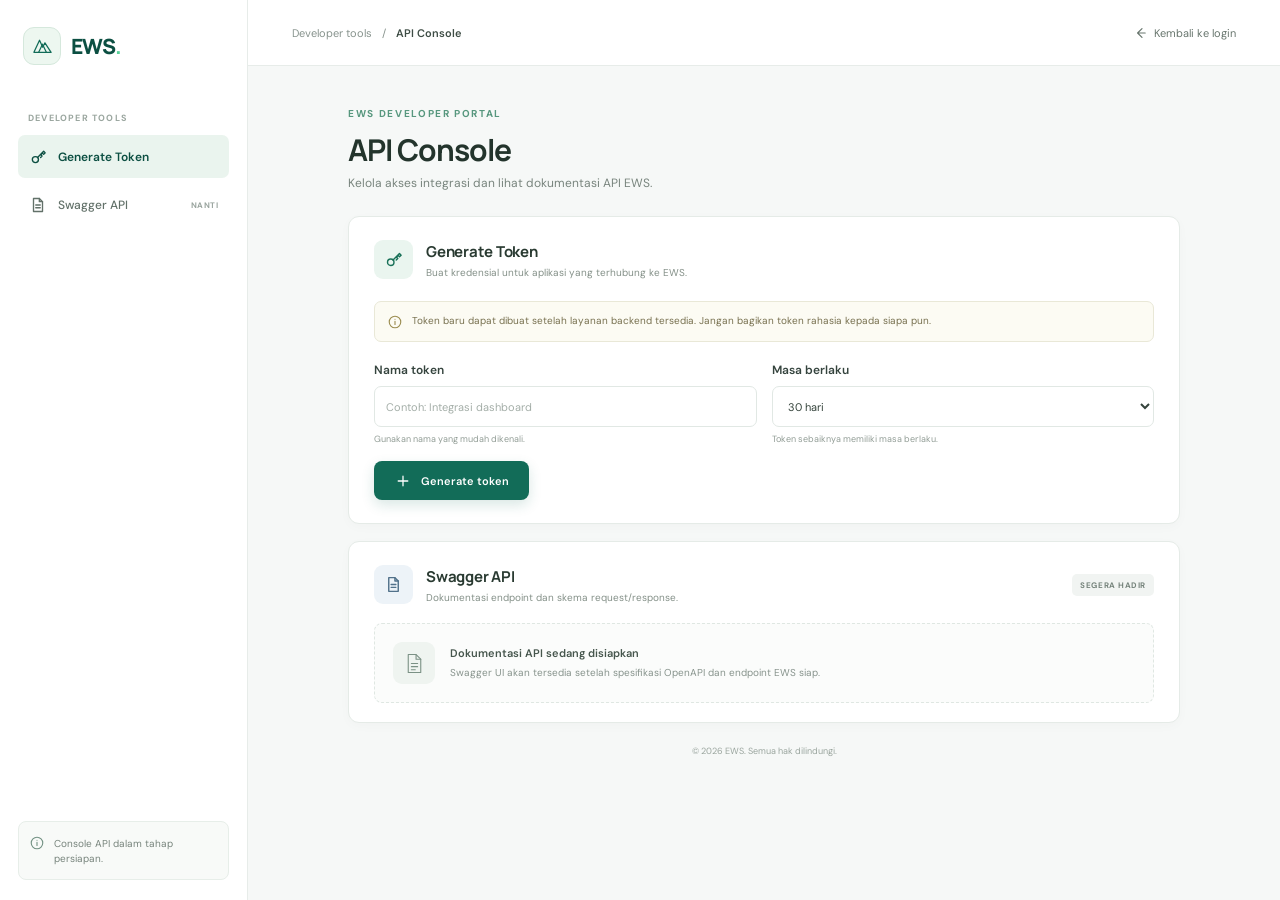
==== console.html @ 2159e9a6 "Add console HTML structure and JavaScript for token generation form" ====
<!doctype html>
<html lang="id">
  <head>
    <meta charset="utf-8" />
    <meta name="viewport" content="width=device-width, initial-scale=1" />
    <meta
      name="description"
      content="Kelola token dan dokumentasi API EWS."
    />
    <title>API Console | EWS</title>
    <link rel="stylesheet" href="styles.css" />
    <script src="console.js" defer></script>
  </head>
  <body class="console-body">
    <div class="console-layout">
      <aside class="console-sidebar" aria-label="Navigasi API Console">
        <a class="console-brand" href="index.html" aria-label="EWS beranda">
          <span class="brand-mark" aria-hidden="true">
            <svg viewBox="0 0 32 32" fill="none">
              <path d="M5 23.5 12.2 8l4.1 9 2.8-5.7L27 23.5H5Z" />
              <path d="M11.1 23.5 16 13l4.9 10.5" />
            </svg>
          </span>
          <span>EWS<span class="brand-period">.</span></span>
        </a>

        <p class="sidebar-label">DEVELOPER TOOLS</p>
        <nav class="console-nav">
          <a class="console-nav-link is-active" href="#generate-token" aria-current="page">
            <svg viewBox="0 0 20 20" fill="none" aria-hidden="true">
              <circle cx="7.1" cy="12.9" r="3.4" />
              <path d="m9.5 10.5 6.8-6.8 1.7 1.7-1.7 1.7-1.4-1.4-1.8 1.8 1.4 1.4-1.6 1.6" />
            </svg>
            Generate Token
          </a>
          <a class="console-nav-link" href="#swagger-api">
            <svg viewBox="0 0 20 20" fill="none" aria-hidden="true">
              <path d="M5 2.8h6.5l3.5 3.5v10.9H5V2.8Z" />
              <path d="M11.5 2.8v3.5H15M7.5 10h5M7.5 13h5" />
            </svg>
            Swagger API
            <span class="nav-status">NANTI</span>
          </a>
        </nav>

        <div class="sidebar-bottom">
          <span class="sidebar-note-icon" aria-hidden="true">
            <svg viewBox="0 0 20 20" fill="none">
              <circle cx="10" cy="10" r="7.2" />
              <path d="M10 9v4M10 6.5h.01" />
            </svg>
          </span>
          <p>Console API dalam tahap persiapan.</p>
        </div>
      </aside>

      <main class="console-main">
        <header class="console-topbar">
          <div class="breadcrumb">
            <span>Developer tools</span>
            <span aria-hidden="true">/</span>
            <strong>API Console</strong>
          </div>
          <a class="console-back-link" href="login.html">
            <svg viewBox="0 0 20 20" fill="none" aria-hidden="true">
              <path d="M12.5 4.5 7 10l5.5 5.5M7.5 10h9" />
            </svg>
            Kembali ke login
          </a>
        </header>

        <div class="console-content">
          <section class="console-intro" aria-labelledby="console-title">
            <p class="eyebrow">EWS DEVELOPER PORTAL</p>
            <h1 id="console-title">API Console</h1>
            <p>Kelola akses integrasi dan lihat dokumentasi API EWS.</p>
          </section>

          <section class="console-card" id="generate-token" aria-labelledby="token-title">
            <div class="console-card-heading">
              <span class="console-card-icon token-icon" aria-hidden="true">
                <svg viewBox="0 0 20 20" fill="none">
                  <circle cx="7.1" cy="12.9" r="3.4" />
                  <path d="m9.5 10.5 6.8-6.8 1.7 1.7-1.7 1.7-1.4-1.4-1.8 1.8 1.4 1.4-1.6 1.6" />
                </svg>
              </span>
              <div>
                <h2 id="token-title">Generate Token</h2>
                <p>Buat kredensial untuk aplikasi yang terhubung ke EWS.</p>
              </div>
            </div>

            <div class="notice-banner" role="note">
              <svg viewBox="0 0 20 20" fill="none" aria-hidden="true">
                <circle cx="10" cy="10" r="7.2" />
                <path d="M10 9v4M10 6.5h.01" />
              </svg>
              Token baru dapat dibuat setelah layanan backend tersedia. Jangan
              bagikan token rahasia kepada siapa pun.
            </div>

            <form id="token-form" class="token-form">
              <div class="token-field">
                <label for="token-name">Nama token</label>
                <input
                  id="token-name"
                  name="token_name"
                  type="text"
                  placeholder="Contoh: Integrasi dashboard"
                  maxlength="80"
                  required
                />
                <span class="token-field-hint">Gunakan nama yang mudah dikenali.</span>
              </div>

              <div class="token-field">
                <label for="token-expiry">Masa berlaku</label>
                <select id="token-expiry" name="expires_in" required>
                  <option value="30">30 hari</option>
                  <option value="90">90 hari</option>
                  <option value="180">180 hari</option>
                  <option value="365">1 tahun</option>
                </select>
                <span class="token-field-hint">Token sebaiknya memiliki masa berlaku.</span>
              </div>

              <p class="form-message console-message" id="token-message" role="status" aria-live="polite" hidden></p>
              <button class="submit-button generate-button" type="submit">
                <svg viewBox="0 0 20 20" fill="none" aria-hidden="true">
                  <path d="M10 4v12M4 10h12" />
                </svg>
                Generate token
              </button>
            </form>
          </section>

          <section class="console-card swagger-card" id="swagger-api" aria-labelledby="swagger-title">
            <div class="console-card-heading">
              <span class="console-card-icon swagger-icon" aria-hidden="true">
                <svg viewBox="0 0 20 20" fill="none">
                  <path d="M5 2.8h6.5l3.5 3.5v10.9H5V2.8Z" />
                  <path d="M11.5 2.8v3.5H15M7.5 10h5M7.5 13h5" />
                </svg>
              </span>
              <div>
                <h2 id="swagger-title">Swagger API</h2>
                <p>Dokumentasi endpoint dan skema request/response.</p>
              </div>
              <span class="coming-soon">SEGERA HADIR</span>
            </div>
            <div class="swagger-placeholder">
              <span class="swagger-placeholder-icon" aria-hidden="true">
                <svg viewBox="0 0 32 32" fill="none">
                  <path d="M8 4.5h10l6 6v17H8v-23Z" />
                  <path d="M18 4.5v6h6M12 16h8M12 20h8M12 24h5" />
                </svg>
              </span>
              <div>
                <h3>Dokumentasi API sedang disiapkan</h3>
                <p>
                  Swagger UI akan tersedia setelah spesifikasi OpenAPI dan
                  endpoint EWS siap.
                </p>
              </div>
            </div>
          </section>

          <footer class="console-footer">© 2026 EWS. Semua hak dilindungi.</footer>
        </div>
      </main>
    </div>
  </body>
</html>
---- styles.css ----
@import url("https://fonts.googleapis.com/css2?family=DM+Sans:wght@400;500;600;700&family=Manrope:wght@400;500;600;700;800&display=swap");

:root {
  color-scheme: light;
  font-family: "DM Sans", sans-serif;
  color: #1c2b28;
  background: #f7f9f7;
  font-synthesis: none;
  text-rendering: optimizeLegibility;
  -webkit-font-smoothing: antialiased;
  --green: #126c58;
  --green-dark: #0c4f42;
  --muted: #78847f;
  --border: #e1e8e4;
}

* {
  box-sizing: border-box;
}

body {
  min-width: 320px;
  min-height: 100vh;
  margin: 0;
  padding: 32px;
  display: grid;
  place-items: center;
  background:
    radial-gradient(ellipse at 4% 95%, rgba(207, 231, 219, 0.4), transparent 30%),
    #f7f9f7;
}

button,
input {
  font: inherit;
}

a {
  color: var(--green);
}

.page-shell {
  width: min(1120px, 100%);
  min-height: 680px;
  display: grid;
  grid-template-columns: 0.92fr 1.08fr;
  overflow: hidden;
  border: 1px solid rgba(220, 230, 224, 0.85);
  border-radius: 20px;
  background: #fff;
  box-shadow: 0 24px 70px rgba(27, 61, 47, 0.09);
}

.welcome-panel {
  position: relative;
  display: flex;
  flex-direction: column;
  justify-content: space-between;
  min-height: 680px;
  padding: 48px;
  overflow: hidden;
  color: #fff;
  background:
    radial-gradient(ellipse at 15% 83%, rgba(44, 135, 100, 0.33), transparent 40%),
    linear-gradient(148deg, #0d5144 0%, #0a4038 57%, #092f2f 100%);
}

.welcome-panel::before,
.welcome-panel::after {
  position: absolute;
  z-index: 0;
  content: "";
  pointer-events: none;
  border: 1px solid rgba(255, 255, 255, 0.09);
  border-radius: 50%;
}

.welcome-panel::before {
  width: 520px;
  height: 520px;
  right: -300px;
  bottom: 45px;
}

.welcome-panel::after {
  width: 390px;
  height: 390px;
  right: -236px;
  bottom: 110px;
}

.brand,
.welcome-copy,
.panel-footer {
  position: relative;
  z-index: 1;
}

.brand {
  display: inline-flex;
  align-items: center;
  gap: 11px;
  width: fit-content;
  color: white;
  text-decoration: none;
  font-family: "Manrope", sans-serif;
  font-size: 22px;
  font-weight: 800;
  letter-spacing: -0.8px;
}

.brand-mark {
  display: grid;
  width: 38px;
  height: 38px;
  place-items: center;
  border: 1px solid rgba(255, 255, 255, 0.24);
  border-radius: 11px;
  background: rgba(255, 255, 255, 0.1);
}

.brand-mark svg {
  width: 25px;
  stroke: #b7edce;
  stroke-linecap: round;
  stroke-linejoin: round;
  stroke-width: 1.6;
}

.brand-period {
  color: #58d29a;
}

.welcome-copy {
  max-width: 400px;
  margin-top: auto;
  margin-bottom: auto;
  padding: 90px 0 115px;
}

.eyebrow {
  margin: 0;
  color: #57977e;
  font-size: 10px;
  font-weight: 700;
  letter-spacing: 1.65px;
}

.welcome-copy .eyebrow {
  display: flex;
  align-items: center;
  gap: 9px;
  color: #a6d7bd;
}

.welcome-copy .eyebrow span {
  width: 7px;
  height: 7px;
  border-radius: 50%;
  background: #6ce0a3;
  box-shadow: 0 0 0 4px rgba(108, 224, 163, 0.12);
}

.welcome-copy h1 {
  max-width: 370px;
  margin: 24px 0 17px;
  font-family: "Manrope", sans-serif;
  font-size: clamp(38px, 4vw, 51px);
  font-weight: 700;
  letter-spacing: -2.8px;
  line-height: 1.13;
}

.welcome-copy > p {
  max-width: 330px;
  margin: 0;
  color: rgba(238, 248, 242, 0.74);
  font-size: 14px;
  line-height: 1.8;
}

.panel-footer {
  display: flex;
  align-items: center;
  gap: 12px;
  color: rgba(238, 248, 242, 0.77);
  font-size: 12px;
}

.signal-icon {
  display: grid;
  width: 34px;
  height: 34px;
  place-items: center;
  border: 1px solid rgba(255, 255, 255, 0.18);
  border-radius: 10px;
  background: rgba(255, 255, 255, 0.08);
}

.signal-icon svg {
  width: 19px;
  stroke: #a9e9c4;
  stroke-linecap: round;
  stroke-linejoin: round;
  stroke-width: 1.5;
}

.form-panel {
  display: flex;
  flex-direction: column;
  justify-content: center;
  padding: 54px 40px 28px;
}

.form-wrap {
  width: min(100%, 390px);
  margin: auto;
}

.form-heading {
  margin-bottom: 27px;
}

.mobile-brand {
  display: none;
  margin-bottom: 30px;
  color: var(--green-dark);
  font-family: "Manrope", sans-serif;
  font-size: 21px;
  font-weight: 800;
  letter-spacing: -0.8px;
}

.form-heading h2 {
  margin: 8px 0 5px;
  font-family: "Manrope", sans-serif;
  font-size: 28px;
  font-weight: 700;
  letter-spacing: -1px;
}

.form-subtitle {
  margin: 0;
  color: var(--muted);
  font-size: 13px;
}

form label:not(.terms-check) {
  display: block;
  margin: 0 0 8px;
  color: #35443e;
  font-size: 12px;
  font-weight: 600;
}

.input-wrap {
  position: relative;
  margin-bottom: 17px;
}

.input-wrap input {
  width: 100%;
  height: 46px;
  padding: 0 44px 0 42px;
  border: 1px solid var(--border);
  border-radius: 8px;
  outline: none;
  color: #24332d;
  background: #fff;
  font-size: 12px;
  transition: border-color 160ms ease, box-shadow 160ms ease;
}

.input-wrap input::placeholder {
  color: #a8b1ac;
}

.input-wrap input:focus {
  border-color: #56a58a;
  box-shadow: 0 0 0 3px rgba(28, 130, 97, 0.1);
}

.input-wrap input:user-invalid:not(:focus):not(:placeholder-shown) {
  border-color: #d87777;
}

.field-icon {
  position: absolute;
  top: 50%;
  left: 14px;
  width: 17px;
  transform: translateY(-50%);
  pointer-events: none;
  stroke: #9aa8a0;
  stroke-linecap: round;
  stroke-linejoin: round;
  stroke-width: 1.4;
}

.password-toggle {
  position: absolute;
  top: 50%;
  right: 11px;
  display: grid;
  width: 27px;
  height: 30px;
  padding: 0;
  place-items: center;
  transform: translateY(-50%);
  border: 0;
  border-radius: 5px;
  color: #8b9992;
  background: transparent;
  cursor: pointer;
}

.password-toggle:hover {
  color: var(--green);
}

.password-toggle:focus-visible,
.submit-button:focus-visible,
a:focus-visible {
  outline: 3px solid rgba(31, 135, 98, 0.32);
  outline-offset: 2px;
}

.password-toggle svg {
  width: 17px;
  stroke: currentColor;
  stroke-linecap: round;
  stroke-linejoin: round;
  stroke-width: 1.4;
}

.field-hint {
  margin: -11px 0 17px;
  color: #87938d;
  font-size: 10px;
}

.terms-check {
  display: flex;
  align-items: flex-start;
  gap: 9px;
  margin: 2px 0 19px;
  color: #68756f;
  font-size: 11px;
  line-height: 1.6;
  cursor: pointer;
}

.terms-check input {
  width: 14px;
  height: 14px;
  margin: 1px 0 0;
  accent-color: var(--green);
}

.terms-check a,
.login-prompt a {
  font-weight: 600;
  text-decoration: none;
}

.terms-check a:hover,
.forgot-link:hover,
.login-prompt a:hover {
  text-decoration: underline;
}

.login-options {
  display: flex;
  align-items: center;
  justify-content: space-between;
  margin: 1px 0 20px;
}

.remember-check {
  margin: 0;
}

.forgot-link {
  color: var(--green);
  font-size: 11px;
  font-weight: 600;
  text-decoration: none;
}

.submit-button {
  display: flex;
  width: 100%;
  height: 47px;
  align-items: center;
  justify-content: center;
  gap: 10px;
  border: 0;
  border-radius: 8px;
  color: #fff;
  background: var(--green);
  box-shadow: 0 5px 13px rgba(18, 108, 88, 0.16);
  font-size: 13px;
  font-weight: 600;
  cursor: pointer;
  transition: background 160ms ease, transform 160ms ease;
}

.submit-button:hover {
  transform: translateY(-1px);
  background: var(--green-dark);
}

.submit-button svg {
  width: 16px;
  stroke: currentColor;
  stroke-linecap: round;
  stroke-linejoin: round;
  stroke-width: 1.6;
}

.form-message {
  margin: -5px 0 13px;
  padding: 10px 12px;
  border-radius: 7px;
  color: #684d17;
  background: #fff6dd;
  font-size: 11px;
  line-height: 1.55;
}

.login-prompt {
  margin: 19px 0 25px;
  color: var(--muted);
  text-align: center;
  font-size: 11px;
}

.secure-note {
  display: flex;
  align-items: center;
  justify-content: center;
  gap: 6px;
  margin: 0;
  color: #97a29c;
  font-size: 10px;
}

.secure-note svg {
  width: 13px;
  stroke: currentColor;
  stroke-linecap: round;
  stroke-linejoin: round;
  stroke-width: 1.3;
}

.copyright {
  margin: 28px 0 0;
  color: #a4ada8;
  text-align: center;
  font-size: 10px;
}

@media (max-width: 820px) {
  body {
    padding: 20px;
  }

  .page-shell {
    max-width: 570px;
    min-height: 0;
    grid-template-columns: 1fr;
  }

  .welcome-panel {
    display: none;
  }

  .form-panel {
    padding: 42px 36px 24px;
  }

  .mobile-brand {
    display: block;
  }

  .copyright {
    margin-top: 25px;
  }
}

@media (max-width: 480px) {
  body {
    display: block;
    padding: 0;
    background: #fff;
  }

  .page-shell {
    min-height: 100vh;
    border: 0;
    border-radius: 0;
    box-shadow: none;
  }

  .form-panel {
    min-height: 100vh;
    padding: 31px 23px 20px;
  }

  .form-wrap {
    margin: auto;
  }

  .mobile-brand {
    margin-bottom: 27px;
  }
}

@media (prefers-reduced-motion: reduce) {
  *,
  *::before,
  *::after {
    scroll-behavior: auto !important;
    transition-duration: 0.01ms !important;
  }
}

.console-body {
  display: block;
  min-height: 100vh;
  padding: 0;
  background: #f6f8f7;
}

.console-layout {
  min-height: 100vh;
}

.console-sidebar {
  position: fixed;
  inset: 0 auto 0 0;
  z-index: 2;
  display: flex;
  width: 248px;
  flex-direction: column;
  padding: 27px 18px 20px;
  border-right: 1px solid #e7ece9;
  background: #fff;
}

.console-brand {
  display: inline-flex;
  align-items: center;
  gap: 10px;
  width: fit-content;
  margin: 0 0 47px 5px;
  color: var(--green-dark);
  font-family: "Manrope", sans-serif;
  font-size: 21px;
  font-weight: 800;
  letter-spacing: -0.8px;
  text-decoration: none;
}

.console-brand .brand-mark {
  border-color: #d5e8dc;
  background: #edf7f0;
}

.console-brand .brand-mark svg {
  stroke: var(--green);
}

.sidebar-label {
  margin: 0 0 11px 10px;
  color: #9aa69f;
  font-size: 9px;
  font-weight: 700;
  letter-spacing: 1.2px;
}

.console-nav {
  display: grid;
  gap: 5px;
}

.console-nav-link {
  display: flex;
  min-height: 43px;
  align-items: center;
  gap: 11px;
  padding: 0 11px;
  border-radius: 7px;
  color: #627169;
  font-size: 12px;
  font-weight: 500;
  text-decoration: none;
  transition: color 150ms ease, background 150ms ease;
}

.console-nav-link:hover {
  color: var(--green);
  background: #f4f8f5;
}

.console-nav-link.is-active {
  color: var(--green-dark);
  background: #eaf4ee;
  font-weight: 600;
}

.console-nav-link svg {
  width: 18px;
  flex: 0 0 auto;
  stroke: currentColor;
  stroke-linecap: round;
  stroke-linejoin: round;
  stroke-width: 1.5;
}

.nav-status {
  margin-left: auto;
  color: #99a49e;
  font-size: 8px;
  font-weight: 700;
  letter-spacing: 0.5px;
}

.sidebar-bottom {
  display: flex;
  align-items: flex-start;
  gap: 9px;
  margin-top: auto;
  padding: 13px 10px;
  border: 1px solid #e7eee9;
  border-radius: 8px;
  background: #f8faf8;
}

.sidebar-note-icon {
  flex: 0 0 auto;
}

.sidebar-note-icon svg {
  width: 16px;
  stroke: #739284;
  stroke-linecap: round;
  stroke-width: 1.4;
}

.sidebar-bottom p {
  margin: 1px 0 0;
  color: #77847c;
  font-size: 10px;
  line-height: 1.5;
}

.console-main {
  min-height: 100vh;
  margin-left: 248px;
}

.console-topbar {
  display: flex;
  height: 66px;
  align-items: center;
  justify-content: space-between;
  padding: 0 44px;
  border-bottom: 1px solid #e7ece9;
  background: #fff;
}

.breadcrumb {
  display: flex;
  align-items: center;
  gap: 10px;
  color: #87938d;
  font-size: 11px;
}

.breadcrumb strong {
  color: #3e4d45;
  font-weight: 600;
}

.console-back-link {
  display: inline-flex;
  align-items: center;
  gap: 6px;
  color: #68766e;
  font-size: 11px;
  text-decoration: none;
}

.console-back-link:hover {
  color: var(--green);
}

.console-back-link svg {
  width: 16px;
  stroke: currentColor;
  stroke-linecap: round;
  stroke-linejoin: round;
  stroke-width: 1.5;
}

.console-content {
  width: min(920px, 100%);
  margin: 0 auto;
  padding: 41px 44px 24px;
}

.console-intro {
  margin-bottom: 25px;
}

.console-intro h1 {
  margin: 9px 0 5px;
  color: #23342c;
  font-family: "Manrope", sans-serif;
  font-size: 30px;
  letter-spacing: -1px;
}

.console-intro > p:last-child {
  margin: 0;
  color: #78847d;
  font-size: 12px;
}

.console-card {
  margin-bottom: 17px;
  padding: 23px 25px;
  border: 1px solid #e5ebe7;
  border-radius: 11px;
  background: #fff;
  box-shadow: 0 3px 12px rgba(31, 61, 45, 0.025);
  scroll-margin-top: 20px;
}

.console-card-heading {
  display: flex;
  align-items: center;
  gap: 13px;
}

.console-card-icon {
  display: grid;
  width: 39px;
  height: 39px;
  flex: 0 0 auto;
  place-items: center;
  border-radius: 9px;
}

.token-icon {
  color: #197158;
  background: #eaf5ef;
}

.swagger-icon {
  color: #51718a;
  background: #edf3f8;
}

.console-card-icon svg {
  width: 19px;
  stroke: currentColor;
  stroke-linecap: round;
  stroke-linejoin: round;
  stroke-width: 1.5;
}

.console-card-heading h2 {
  margin: 0 0 4px;
  color: #293a31;
  font-family: "Manrope", sans-serif;
  font-size: 15px;
  letter-spacing: -0.25px;
}

.console-card-heading p {
  margin: 0;
  color: #849088;
  font-size: 10px;
}

.notice-banner {
  display: flex;
  align-items: flex-start;
  gap: 9px;
  margin: 22px 0 20px;
  padding: 11px 12px;
  border: 1px solid #e9e8d7;
  border-radius: 7px;
  color: #77704f;
  background: #fcfbf3;
  font-size: 10px;
  line-height: 1.6;
}

.notice-banner svg {
  width: 16px;
  flex: 0 0 auto;
  margin-top: 1px;
  stroke: #9b8c50;
  stroke-linecap: round;
  stroke-width: 1.4;
}

.token-form {
  display: grid;
  grid-template-columns: 1fr 1fr;
  gap: 16px 15px;
}

.token-field label {
  display: block;
  margin-bottom: 7px;
  color: #405047;
  font-size: 11px;
  font-weight: 600;
}

.token-field input,
.token-field select {
  width: 100%;
  height: 41px;
  padding: 0 11px;
  border: 1px solid var(--border);
  border-radius: 7px;
  outline: none;
  color: #35443c;
  background: #fff;
  font: inherit;
  font-size: 11px;
}

.token-field input::placeholder {
  color: #a4aea8;
}

.token-field input:focus,
.token-field select:focus {
  border-color: #56a58a;
  box-shadow: 0 0 0 3px rgba(28, 130, 97, 0.1);
}

.token-field-hint {
  display: block;
  margin-top: 6px;
  color: #929d96;
  font-size: 9px;
}

.console-message {
  grid-column: 1 / -1;
  margin: 0;
}

.generate-button {
  width: fit-content;
  min-width: 155px;
  height: 39px;
  grid-column: 1 / -1;
  font-size: 11px;
}

.generate-button svg {
  width: 16px;
}

.swagger-card {
  padding-bottom: 19px;
}

.coming-soon {
  margin-left: auto;
  padding: 6px 8px;
  border-radius: 5px;
  color: #75837b;
  background: #f1f4f2;
  font-size: 8px;
  font-weight: 700;
  letter-spacing: 0.55px;
}

.swagger-placeholder {
  display: flex;
  align-items: center;
  gap: 15px;
  margin-top: 19px;
  padding: 18px;
  border: 1px dashed #dfe7e2;
  border-radius: 8px;
  background: #fbfcfb;
}

.swagger-placeholder-icon {
  display: grid;
  width: 42px;
  height: 42px;
  flex: 0 0 auto;
  place-items: center;
  border-radius: 9px;
  color: #7b9185;
  background: #eff4f0;
}

.swagger-placeholder-icon svg {
  width: 25px;
  stroke: currentColor;
  stroke-linecap: round;
  stroke-linejoin: round;
  stroke-width: 1.4;
}

.swagger-placeholder h3 {
  margin: 0 0 5px;
  color: #46564d;
  font-size: 11px;
  font-weight: 600;
}

.swagger-placeholder p {
  max-width: 480px;
  margin: 0;
  color: #87938c;
  font-size: 10px;
  line-height: 1.6;
}

.console-footer {
  padding-top: 5px;
  color: #9aa59e;
  text-align: center;
  font-size: 9px;
}

@media (max-width: 760px) {
  .console-sidebar {
    position: static;
    width: 100%;
    padding: 15px 18px 10px;
    border-right: 0;
    border-bottom: 1px solid #e7ece9;
  }

  .console-brand {
    margin: 0 0 15px;
  }

  .sidebar-label,
  .sidebar-bottom {
    display: none;
  }

  .console-nav {
    display: flex;
    gap: 7px;
    overflow-x: auto;
  }

  .console-nav-link {
    min-height: 38px;
    flex: 0 0 auto;
    padding: 0 10px;
  }

  .console-nav-link svg {
    width: 16px;
  }

  .console-main {
    min-height: calc(100vh - 122px);
    margin-left: 0;
  }

  .console-topbar {
    height: 52px;
    padding: 0 20px;
  }

  .console-content {
    padding: 30px 20px 20px;
  }
}

@media (max-width: 480px) {
  .breadcrumb {
    gap: 6px;
    font-size: 9px;
  }

  .console-back-link {
    gap: 3px;
    font-size: 9px;
  }

  .console-content {
    padding-right: 14px;
    padding-left: 14px;
  }

  .console-card {
    padding: 18px 16px;
  }

  .token-form {
    grid-template-columns: 1fr;
  }

  .console-message,
  .generate-button {
    grid-column: 1;
  }

  .console-card-heading {
    gap: 10px;
  }

  .console-card-heading p {
    line-height: 1.5;
  }

  .coming-soon {
    align-self: flex-start;
    margin-top: 3px;
    padding: 5px 6px;
    font-size: 7px;
  }

  .swagger-placeholder {
    align-items: flex-start;
    padding: 13px;
  }
}
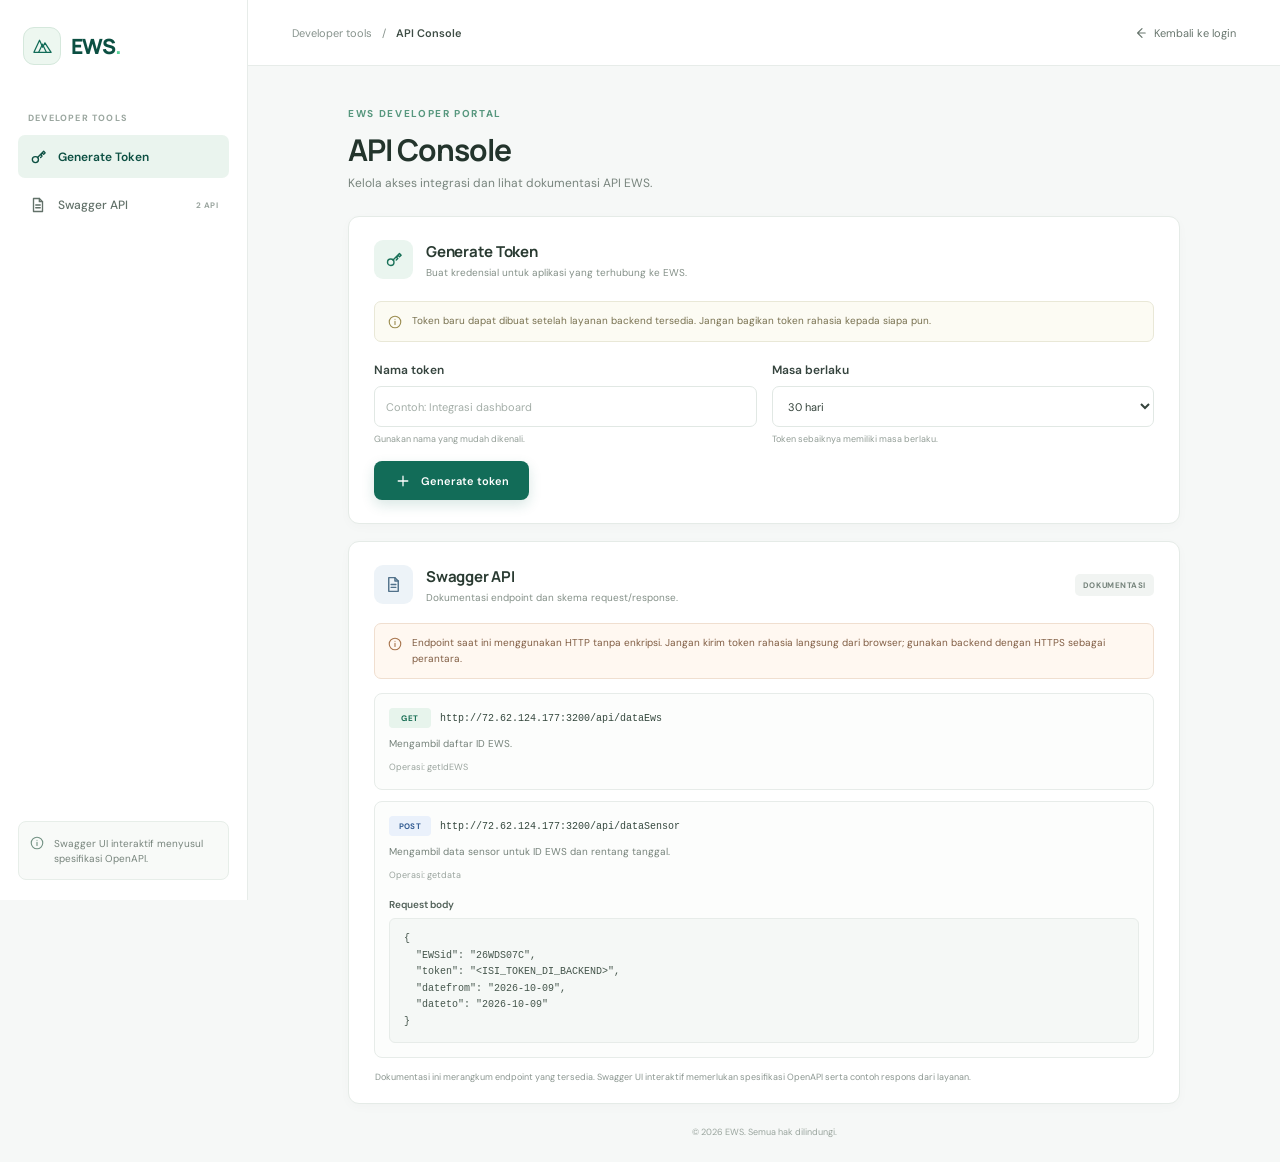
==== commit 1a0d78c1: "Update API console with endpoint documentation and security notice" ====
--- a/console.html
+++ b/console.html
@@ -39,7 +39,7 @@
               <path d="M11.5 2.8v3.5H15M7.5 10h5M7.5 13h5" />
             </svg>
             Swagger API
-            <span class="nav-status">NANTI</span>
+            <span class="nav-status">2 API</span>
           </a>
         </nav>
 
@@ -50,7 +50,7 @@
               <path d="M10 9v4M10 6.5h.01" />
             </svg>
           </span>
-          <p>Console API dalam tahap persiapan.</p>
+          <p>Swagger UI interaktif menyusul spesifikasi OpenAPI.</p>
         </div>
       </aside>
 
@@ -146,23 +146,49 @@
                 <h2 id="swagger-title">Swagger API</h2>
                 <p>Dokumentasi endpoint dan skema request/response.</p>
               </div>
-              <span class="coming-soon">SEGERA HADIR</span>
+              <span class="coming-soon">DOKUMENTASI</span>
             </div>
-            <div class="swagger-placeholder">
-              <span class="swagger-placeholder-icon" aria-hidden="true">
-                <svg viewBox="0 0 32 32" fill="none">
-                  <path d="M8 4.5h10l6 6v17H8v-23Z" />
-                  <path d="M18 4.5v6h6M12 16h8M12 20h8M12 24h5" />
-                </svg>
-              </span>
-              <div>
-                <h3>Dokumentasi API sedang disiapkan</h3>
-                <p>
-                  Swagger UI akan tersedia setelah spesifikasi OpenAPI dan
-                  endpoint EWS siap.
-                </p>
-              </div>
+            <div class="api-security-notice" role="note">
+              <svg viewBox="0 0 20 20" fill="none" aria-hidden="true">
+                <circle cx="10" cy="10" r="7.2" />
+                <path d="M10 9v4M10 6.5h.01" />
+              </svg>
+              Endpoint saat ini menggunakan HTTP tanpa enkripsi. Jangan kirim
+              token rahasia langsung dari browser; gunakan backend dengan HTTPS
+              sebagai perantara.
             </div>
+
+            <div class="api-endpoints">
+              <article class="api-endpoint">
+                <div class="endpoint-title">
+                  <span class="method-badge method-get">GET</span>
+                  <code>http://72.62.124.177:3200/api/dataEws</code>
+                </div>
+                <p>Mengambil daftar ID EWS.</p>
+                <span class="endpoint-name">Operasi: getIdEWS</span>
+              </article>
+
+              <article class="api-endpoint">
+                <div class="endpoint-title">
+                  <span class="method-badge method-post">POST</span>
+                  <code>http://72.62.124.177:3200/api/dataSensor</code>
+                </div>
+                <p>Mengambil data sensor untuk ID EWS dan rentang tanggal.</p>
+                <span class="endpoint-name">Operasi: getdata</span>
+                <h3>Request body</h3>
+                <pre class="api-code"><code>{
+  "EWSid": "26WDS07C",
+  "token": "&lt;ISI_TOKEN_DI_BACKEND&gt;",
+  "datefrom": "2026-10-09",
+  "dateto": "2026-10-09"
+}</code></pre>
+              </article>
+            </div>
+            <p class="swagger-footnote">
+              Dokumentasi ini merangkum endpoint yang tersedia. Swagger UI
+              interaktif memerlukan spesifikasi OpenAPI serta contoh respons
+              dari layanan.
+            </p>
           </section>
 
           <footer class="console-footer">© 2026 EWS. Semua hak dilindungi.</footer>
--- a/styles.css
+++ b/styles.css
@@ -885,48 +885,111 @@
   letter-spacing: 0.55px;
 }
 
-.swagger-placeholder {
-  display: flex;
-  align-items: center;
-  gap: 15px;
-  margin-top: 19px;
-  padding: 18px;
-  border: 1px dashed #dfe7e2;
+.api-security-notice {
+  display: flex;
+  align-items: flex-start;
+  gap: 9px;
+  margin: 19px 0 14px;
+  padding: 11px 12px;
+  border: 1px solid #f0dfd0;
+  border-radius: 7px;
+  color: #805d43;
+  background: #fff8f1;
+  font-size: 10px;
+  line-height: 1.6;
+}
+
+.api-security-notice svg {
+  width: 16px;
+  flex: 0 0 auto;
+  margin-top: 1px;
+  stroke: #a8754e;
+  stroke-linecap: round;
+  stroke-width: 1.4;
+}
+
+.api-endpoints {
+  display: grid;
+  gap: 11px;
+}
+
+.api-endpoint {
+  padding: 14px;
+  border: 1px solid #e7ece9;
   border-radius: 8px;
-  background: #fbfcfb;
-}
-
-.swagger-placeholder-icon {
-  display: grid;
-  width: 42px;
-  height: 42px;
-  flex: 0 0 auto;
-  place-items: center;
-  border-radius: 9px;
-  color: #7b9185;
-  background: #eff4f0;
-}
-
-.swagger-placeholder-icon svg {
-  width: 25px;
-  stroke: currentColor;
-  stroke-linecap: round;
-  stroke-linejoin: round;
-  stroke-width: 1.4;
-}
-
-.swagger-placeholder h3 {
-  margin: 0 0 5px;
-  color: #46564d;
-  font-size: 11px;
+  background: #fcfdfc;
+}
+
+.endpoint-title {
+  display: flex;
+  flex-wrap: wrap;
+  align-items: center;
+  gap: 9px;
+}
+
+.endpoint-title code {
+  overflow-wrap: anywhere;
+  color: #35483e;
+  font-size: 10px;
+}
+
+.method-badge {
+  min-width: 42px;
+  padding: 5px 7px;
+  border-radius: 4px;
+  text-align: center;
+  font-size: 8px;
+  font-weight: 700;
+  letter-spacing: 0.45px;
+}
+
+.method-get {
+  color: #176d53;
+  background: #e7f4ec;
+}
+
+.method-post {
+  color: #345d92;
+  background: #eaf1fb;
+}
+
+.api-endpoint > p {
+  margin: 9px 0 4px;
+  color: #75827a;
+  font-size: 10px;
+}
+
+.endpoint-name {
+  color: #9aa49e;
+  font-size: 9px;
+}
+
+.api-endpoint h3 {
+  margin: 15px 0 7px;
+  color: #526159;
+  font-size: 10px;
   font-weight: 600;
 }
 
-.swagger-placeholder p {
-  max-width: 480px;
+.api-code {
+  overflow-x: auto;
   margin: 0;
-  color: #87938c;
-  font-size: 10px;
+  padding: 12px 14px;
+  border: 1px solid #e7ece9;
+  border-radius: 6px;
+  color: #45564c;
+  background: #f5f8f6;
+  font: 10px/1.65 ui-monospace, SFMono-Regular, Menlo, monospace;
+}
+
+.api-code code {
+  font: inherit;
+}
+
+.swagger-footnote {
+  margin: 12px 1px 0;
+  color: #8b9690;
+  font-size: 9px;
   line-height: 1.6;
 }
 
@@ -1030,8 +1093,7 @@
     font-size: 7px;
   }
 
-  .swagger-placeholder {
-    align-items: flex-start;
+  .api-endpoint {
     padding: 13px;
   }
 }
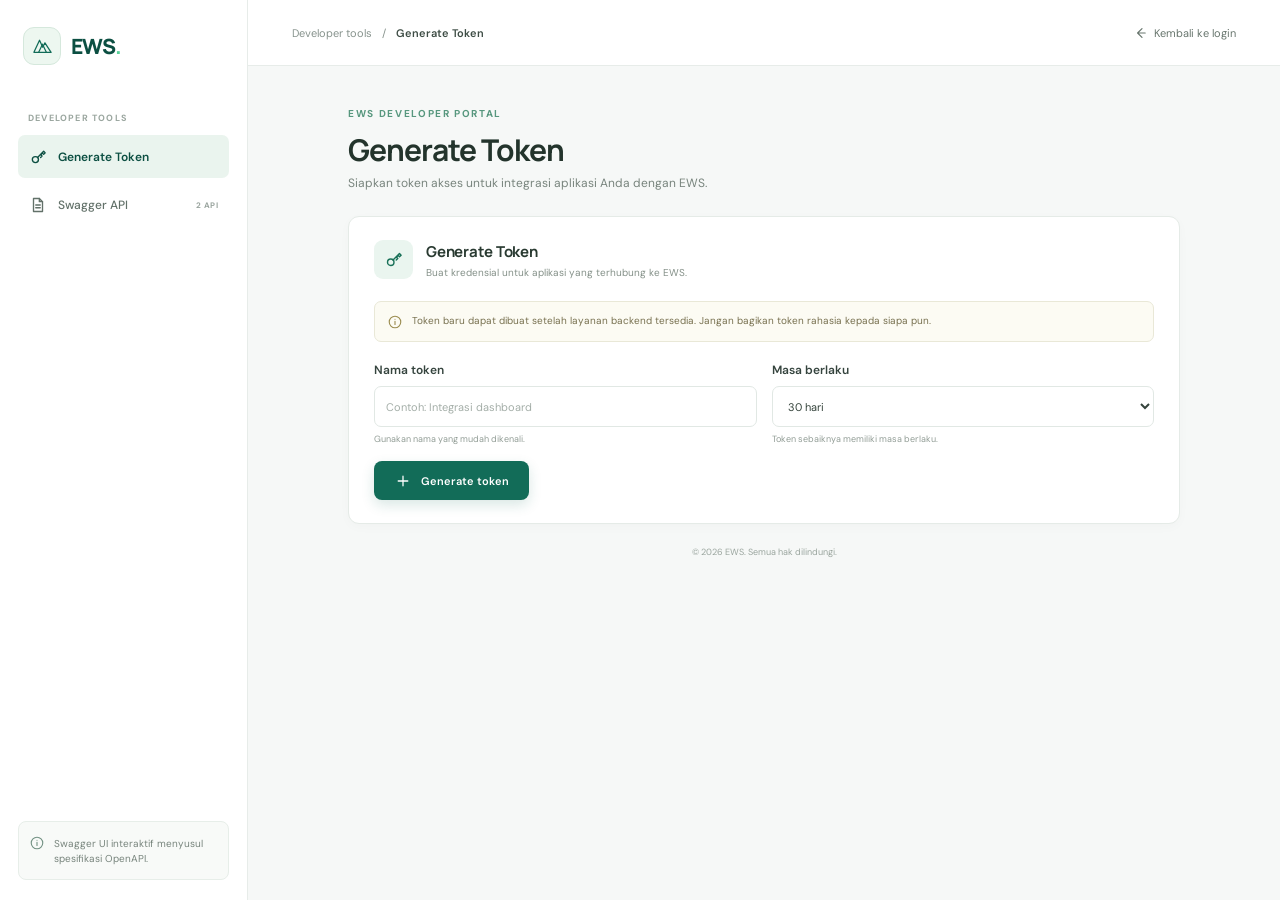
==== commit 60836a95: "Enhance API console with token generation form and validation; update styles for improved UI feedbac" ====
--- a/console.html
+++ b/console.html
@@ -59,7 +59,7 @@
           <div class="breadcrumb">
             <span>Developer tools</span>
             <span aria-hidden="true">/</span>
-            <strong>API Console</strong>
+            <strong id="console-breadcrumb">Generate Token</strong>
           </div>
           <a class="console-back-link" href="login.html">
             <svg viewBox="0 0 20 20" fill="none" aria-hidden="true">
@@ -72,8 +72,8 @@
         <div class="console-content">
           <section class="console-intro" aria-labelledby="console-title">
             <p class="eyebrow">EWS DEVELOPER PORTAL</p>
-            <h1 id="console-title">API Console</h1>
-            <p>Kelola akses integrasi dan lihat dokumentasi API EWS.</p>
+            <h1 id="console-title">Generate Token</h1>
+            <p id="console-description">Siapkan token akses untuk integrasi aplikasi Anda dengan EWS.</p>
           </section>
 
           <section class="console-card" id="generate-token" aria-labelledby="token-title">
@@ -134,7 +134,7 @@
             </form>
           </section>
 
-          <section class="console-card swagger-card" id="swagger-api" aria-labelledby="swagger-title">
+          <section class="console-card swagger-card" id="swagger-api" aria-labelledby="swagger-title" hidden>
             <div class="console-card-heading">
               <span class="console-card-icon swagger-icon" aria-hidden="true">
                 <svg viewBox="0 0 20 20" fill="none">
@@ -153,9 +153,9 @@
                 <circle cx="10" cy="10" r="7.2" />
                 <path d="M10 9v4M10 6.5h.01" />
               </svg>
-              Endpoint saat ini menggunakan HTTP tanpa enkripsi. Jangan kirim
-              token rahasia langsung dari browser; gunakan backend dengan HTTPS
-              sebagai perantara.
+              Endpoint menggunakan HTTP tanpa enkripsi. Pengujian langsung
+              dapat mengekspos token di jaringan. Gunakan token khusus pengujian,
+              bukan token produksi. Untuk produksi, gunakan layanan API HTTPS.
             </div>
 
             <div class="api-endpoints">
@@ -166,6 +166,13 @@
                 </div>
                 <p>Mengambil daftar ID EWS.</p>
                 <span class="endpoint-name">Operasi: getIdEWS</span>
+                <button class="submit-button generate-button api-test-button" id="test-ews" type="button">
+                  Ambil daftar EWS
+                </button>
+                <div class="api-result" id="ews-result" aria-busy="false" hidden>
+                  <p class="api-result-status" role="status" aria-live="polite"></p>
+                  <pre class="api-code" tabindex="0" aria-label="Respons daftar EWS"><code></code></pre>
+                </div>
               </article>
 
               <article class="api-endpoint">
@@ -178,14 +185,46 @@
                 <h3>Request body</h3>
                 <pre class="api-code"><code>{
   "EWSid": "26WDS07C",
-  "token": "&lt;ISI_TOKEN_DI_BACKEND&gt;",
+  "token": "&lt;TOKEN_PENGUJIAN_ANDA&gt;",
   "datefrom": "2026-10-09",
   "dateto": "2026-10-09"
 }</code></pre>
+                <h3>Uji pengambilan data sensor</h3>
+                <form id="sensor-form" class="token-form" autocomplete="off">
+                  <div class="token-field">
+                    <label for="ews-id">ID EWS</label>
+                    <input id="ews-id" name="EWSid" placeholder="26WDS07C" required />
+                  </div>
+                  <div class="token-field">
+                    <label for="api-token">Token pengujian</label>
+                    <input id="api-token" name="token" type="password" autocomplete="off" required aria-describedby="api-token-hint" />
+                    <span id="api-token-hint" class="token-field-hint">Tidak disimpan oleh aplikasi. Isi token Anda sendiri.</span>
+                  </div>
+                  <div class="token-field">
+                    <label for="date-from">Tanggal mulai</label>
+                    <input id="date-from" name="datefrom" type="date" value="2026-10-09" required />
+                  </div>
+                  <div class="token-field">
+                    <label for="date-to">Tanggal akhir</label>
+                    <input id="date-to" name="dateto" type="date" value="2026-10-09" required />
+                  </div>
+                  <label class="terms-check api-consent" for="http-consent">
+                    <input id="http-consent" type="checkbox" required />
+                    <span>Saya memahami token pengujian akan dikirim lewat HTTP tanpa enkripsi.</span>
+                  </label>
+                  <button class="submit-button generate-button" type="submit">Ambil data sensor</button>
+                </form>
+                <div class="api-result" id="sensor-result" aria-busy="false" hidden>
+                  <p class="api-result-status" role="status" aria-live="polite"></p>
+                  <pre class="api-code" tabindex="0" aria-label="Respons data sensor"><code></code></pre>
+                </div>
               </article>
             </div>
             <p class="swagger-footnote">
-              Dokumentasi ini merangkum endpoint yang tersedia. Swagger UI
+              Respons API ditampilkan apa adanya dalam format JSON atau teks.
+              Jika browser memblokir CORS atau mixed content (HTTPS ke HTTP),
+              server API perlu dikonfigurasi atau diakses melalui backend.
+              Swagger UI
               interaktif memerlukan spesifikasi OpenAPI serta contoh respons
               dari layanan.
             </p>
--- a/styles.css
+++ b/styles.css
@@ -986,6 +986,36 @@
   font: inherit;
 }
 
+.api-test-button,
+.api-result {
+  margin-top: 15px;
+}
+
+.api-result .api-code {
+  max-height: 420px;
+}
+
+.api-result-status {
+  color: var(--green);
+  font-size: 11px;
+  line-height: 1.6;
+}
+
+.api-result[data-state="error"] .api-result-status {
+  color: #a13931;
+}
+
+.api-consent {
+  grid-column: 1 / -1;
+  margin: 0;
+}
+
+.submit-button:disabled {
+  opacity: 0.6;
+  cursor: wait;
+  transform: none;
+}
+
 .swagger-footnote {
   margin: 12px 1px 0;
   color: #8b9690;
